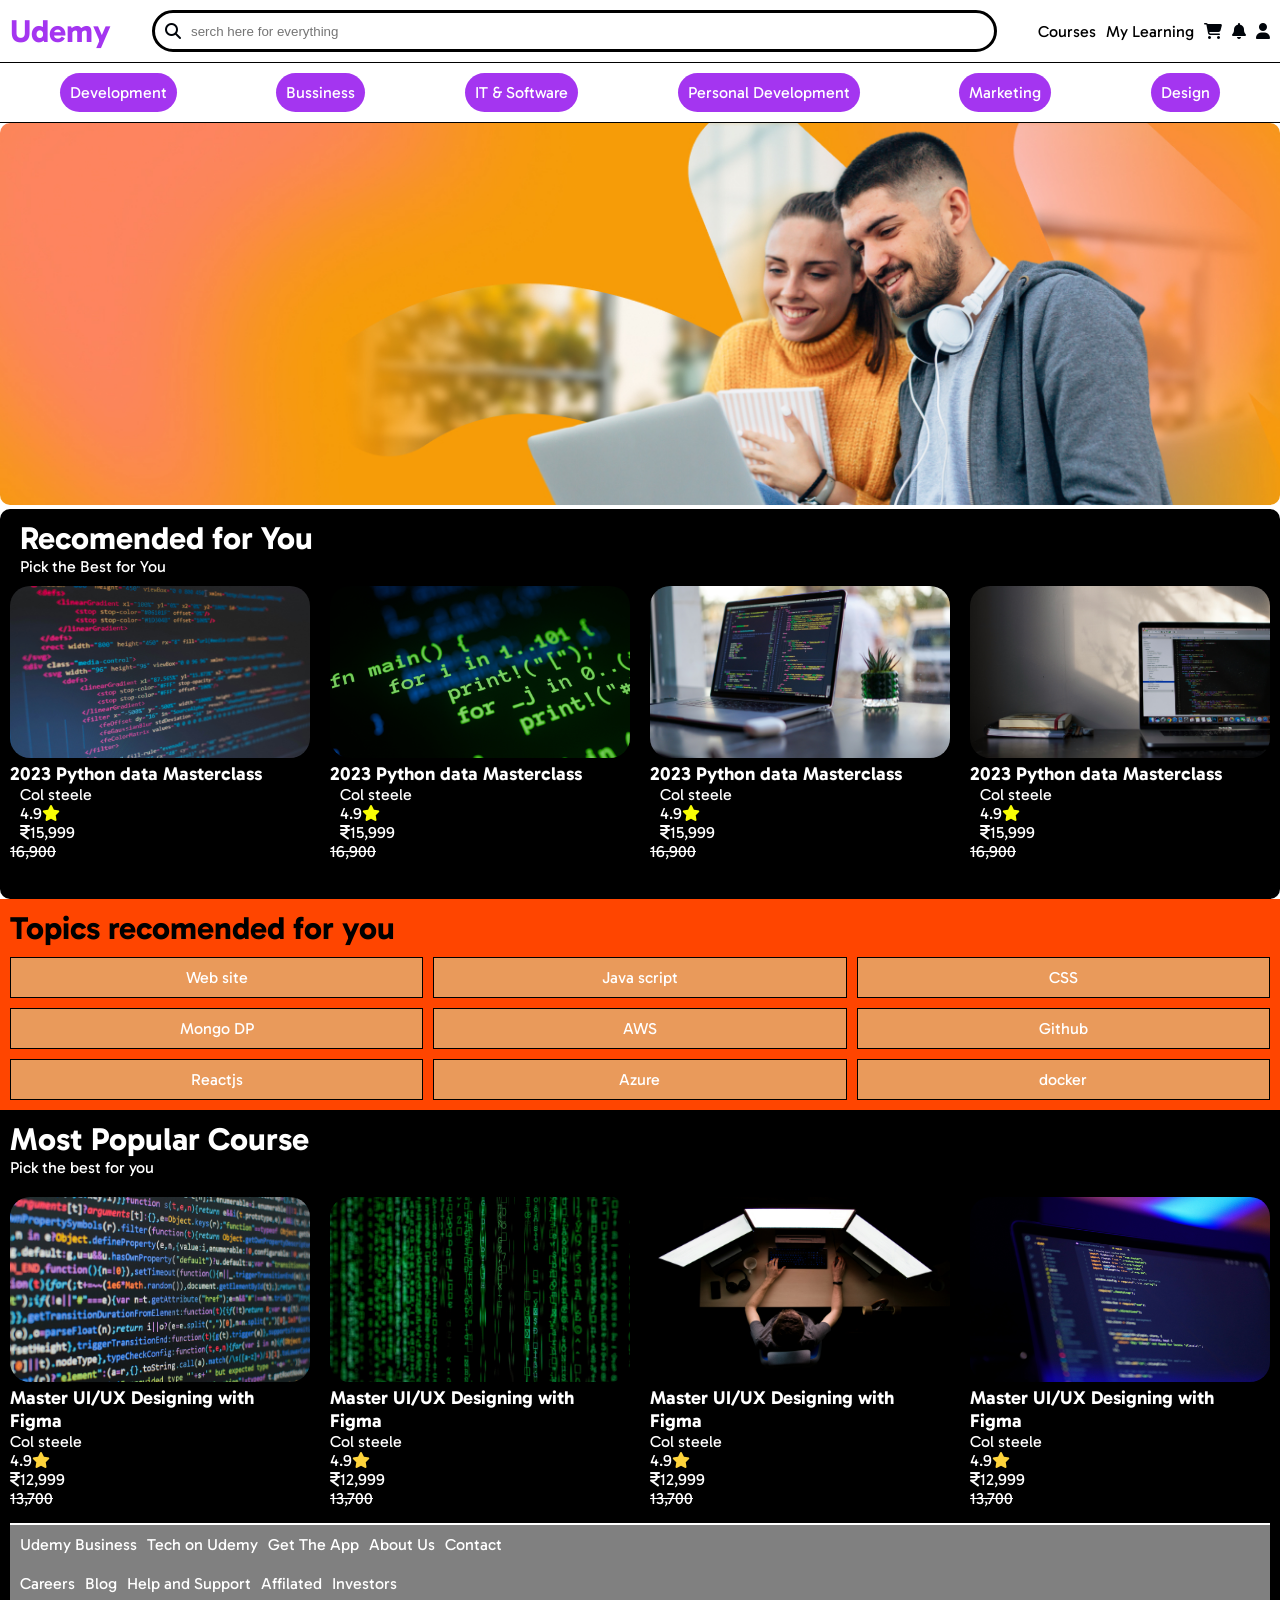
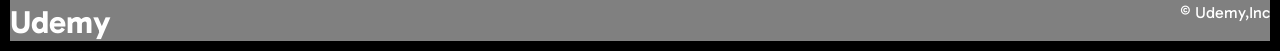
==== index.html @ c89bbc21 "updated all Files" ====
<!DOCTYPE html>
<html lang="en">
<head>
    <meta charset="UTF-8">
    <meta name="viewport" content="width=device-width, initial-scale=1.0">
    <title>Udemy</title>
    <link rel="stylesheet" href="style.css">
    <link rel="preconnect" href="https://fonts.googleapis.com">
<link rel="preconnect" href="https://fonts.gstatic.com" crossorigin>
<link href="https://fonts.googleapis.com/css2?family=Gabarito:wght@400..900&family=Young+Serif&display=swap" rel="stylesheet">
<link rel="stylesheet" href="https://cdnjs.cloudflare.com/ajax/libs/font-awesome/6.4.2/css/all.min.css" integrity="sha512-z3gLpd7yknf1YoNbCzqRKc4qyor8gaKU1qmn+CShxbuBusANI9QpRohGBreCFkKxLhei6S9CQXFEbbKuqLg0DA==" crossorigin="anonymous" referrerpolicy="no-referrer">
</head>
<body>
    <!--Nave bar-->
    <div class="navbar">
        <div class="navbar-s1">
       <h1 class="navbar-s1__title">Udemy</h1>
        </div>
        <div class="navbar-s2">
            <i class="fa-solid fa-magnifying-glass" style="color: rgb(0, 4, 10);"></i>
          <input type="text" placeholder="serch here for everything">
        </div>
        <div class="navbar-s3">
            <p>Courses</p>
            <p>My Learning</p>
     <i class="fa-solid fa-cart-shopping" style="color: rgb(0, 4, 10);"></i>  
      <i class="fa-solid fa-bell" style="color: rgb(0, 4, 10);"></i>
      <i class="fa-solid fa-user" style="color: rgb(0, 4, 10);"></i>    
    </div>
    </div>
    <!--catagaory-->
    <div class="cat">
        <p>Development</p>
        <p>Bussiness</p>
        <p>IT & Software</p>
        <P>Personal Development</P>
        <p>Marketing</p>
        <p>Design</p>
    </div>
    <!--img-->
    <div class="img">
        <img  src="./scale-image.jpg" alt="scale-image">
    </div>
    <!--recomended-->
    <div class="recommended">
        <h1 class="recommended__title">Recomended for You</h1>
        <p>Pick the Best for You</p>
        <div class="recommended__container">

       <div class="course-card">
        <img src="./c1.jpg">
        <h3>2023 Python data Masterclass</h3>
        <p>Col steele</p>
        <p>4.9<i class="fa-solid fa-star" style="color: rgb(249, 253, 5);"></i></p>
        <p><i class="fa-solid fa-indian-rupee-sign" style="color: rgb(252, 250, 250);"></i>15,999</p><del>16,900</del>
        </div>
        <div class="course-card">
        <img src="./c2.jpg">
        <h3>2023 Python data Masterclass</h3>
        <p>Col steele</p>
        <p>4.9<i class="fa-solid fa-star" style="color: rgb(249, 253, 5);"></i></p>
        <p><i class="fa-solid fa-indian-rupee-sign" style="color: rgb(252, 250, 250);"></i>15,999</p><del>16,900</del>
        </div>

        <div class="course-card">
        <img src="./c3.jpg">
        <h3>2023 Python data Masterclass</h3>
        <p>Col steele</p>
        <p>4.9<i class="fa-solid fa-star" style="color: rgb(249, 253, 5);"></i></p>
        <p><i class="fa-solid fa-indian-rupee-sign" style="color: rgb(252, 250, 250);"></i>15,999</p><del>16,900</del>
        </div>

        <div class="course-card">
        <img src="./c4.jpg">
        <h3>2023 Python data Masterclass</h3>
        <p>Col steele</p>
        <p>4.9<i class="fa-solid fa-star" style="color: rgb(249, 253, 5);"></i></p>
        <p><i class="fa-solid fa-indian-rupee-sign" style="color: rgb(252, 250, 250);"></i>15,999</p><del>16,900</del>
        </div>


    </div>
    </div>
    <!--TOPICS-->
    <div class="topic">
        <h1 class="topic__title">Topics recomended for you</h1>
        <div class="topic-container">
            <p>Web site</p>
            <p>Java script</p>
            <p>CSS</p>
            <p>Mongo DP</p>
            <p>AWS</p>
            <p>Github</p>
            <p>Reactjs</p>
            <p>Azure</p>
            <p>docker</p>
        </div>
    </div>
    <!--most populer-->
    <div class="popular">
        <h1 class="popular__title">Most Popular Course</h1>
        <p>Pick the best for you</p>
    <div class="popular-container">
        <div class="course-card">
        <img src="./c5.jpg">
        <h3>Master UI/UX Designing with Figma</h3>
        <p>Col steele</p>
        <p>4.9<i class="fa-solid fa-star" style="color: rgb(255, 212, 59);"></i></p>
        <p><i class="fa-solid fa-indian-rupee-sign" style="color: rgb(248, 248, 248);"></i>12,999</p><del>13,700</del>
        </div>
        <div class="course-card">
        <img src="./c6.jpg">
        <h3>Master UI/UX Designing with Figma</h3>
        <p>Col steele</p>
        <p>4.9<i class="fa-solid fa-star" style="color: rgb(255, 212, 59);"></i></p>
        <p><i class="fa-solid fa-indian-rupee-sign" style="color: rgb(248, 248, 248);"></i>12,999</p><del>13,700</del>
        </div>
        <div class="course-card">
        <img src="./c7.jpg">
        <h3>Master UI/UX Designing with Figma</h3>
        <p>Col steele</p>
        <p>4.9<i class="fa-solid fa-star" style="color: rgb(255, 212, 59);"></i></p>
        <p><i class="fa-solid fa-indian-rupee-sign" style="color: rgb(248, 248, 248);"></i>12,999</p><del>13,700</del>
        </div>
        <div class="course-card">
        <img src="./c8.jpg">
        <h3>Master UI/UX Designing with Figma</h3>
        <p>Col steele</p>
         <p>4.9<i class="fa-solid fa-star" style="color: rgb(255, 212, 59);"></i></p>
        <p><i class="fa-solid fa-indian-rupee-sign" style="color: rgb(248, 248, 248);"></i>12,999</p><del>13,700</del>
        </div>
    </div>
    <div class="footer">
        <div class="footer__one-s1">
            <p>Udemy Business</p>
            <p>Tech on Udemy</p>
            <p>Get The App</p>
            <p>About Us</p>
            <p>Contact</p>
         </div>

        <div class="footer__one-s2">
            <p>Careers</p>
            <P>Blog</P>
            <p>Help and Support</p>
            <p>Affilated</p>
            <p>Investors</p>
        </div>
        </div>
        <div class="footer__two">
            <h1>Udemy</h1>
            <p>&copy; Udemy,Inc</p>
        </div>
        
    </div>
</body>
</html>
---- style.css ----
*{
    padding: 0px;
    margin: 0px;
}
body{
   font-family:'gabarito',sans-serif;
}



.navbar{
    display: flex;
    justify-content: space-between;
    padding: 10px;
    border-bottom: solid black 1px;
    gap:10px;
    align-items: center;
    
}
.navbar-s1__title{
    color:#A435f0;
}
.navbar-s2{
    padding: 10px;
    width:65%;
    border:solid black;
    border-radius: 70px;
    display: flex;
    gap:10px;
    align-items: center;
}
.navbar-s2 input{
    border: none;
    width: 100%;
    align-items: center;
}
.navbar-s2 input:focus{
    border:none;
}
.navbar-s3{
      display: flex;
      gap: 10px; 
      align-items: center;
     
}
.cat{
    display: flex;
    padding: 10px;
    justify-content:space-around;
    border-bottom: solid black 1px;
    
}
.cat p{
    background-color: #A435f0;
    color:white;
    border-radius: 50px;
    padding: 10px;
   
}
.img img{
    width: 100%;
    border-radius: 10px;
}
.recommended h1{
    margin-left: 10px;
}
.recommended p{
    margin-left: 10px;
}
.recommended{
    padding: 10px;
    color:white;
    background-color: black;
    border-radius: 10px;
  
    
}
.recommended__container{
    display: flex;
    justify-content: space-between;
    flex-wrap: wrap ;
}
.course-card{
    width: 300px;
    color:white;
    background-color: black;
    
    
}
.course-card img{
    width: 100%;
    height: 55%;
    margin-top: 10px;
    border-radius: 20px;
}
.topic{
    padding: 10px;
    background-color: orangered;
      
}
.topic-container{
    display: flex;
    flex-wrap: wrap;
    gap: 10px;
    margin-top: 10px;
    color: black;
    background-color: orangered;

}
.topic-container p{
    padding:10px;
    flex-grow: 1;
    flex-basis: 25%;
    text-align: center;
    border: solid black 1px;
    color:white;
    background-color: #E99A5B;
}
.popular{
    padding: 10px;
    color:white;
    background-color: black;
}
.popular-container{
    display: flex;
    justify-content: space-between;
    flex-wrap: wrap;
    margin-top: 10px;
    background-color: black;
    border-bottom: solid white 2px;
}   
.footer{
    background-color: gray;
}
.footer__one-s1{
    padding: 10px;
    display: flex;
    background-color: grey;
    color: white;
    gap: 10px;
   
}
.footer__one-s2{
 padding: 10px;
    display: flex;
    background-color: gray;
    color: white;
    gap: 10px;
}
.footer__two{
    display: flex;    
    justify-content: space-between;
    background-color: gray;
    color: white;
}
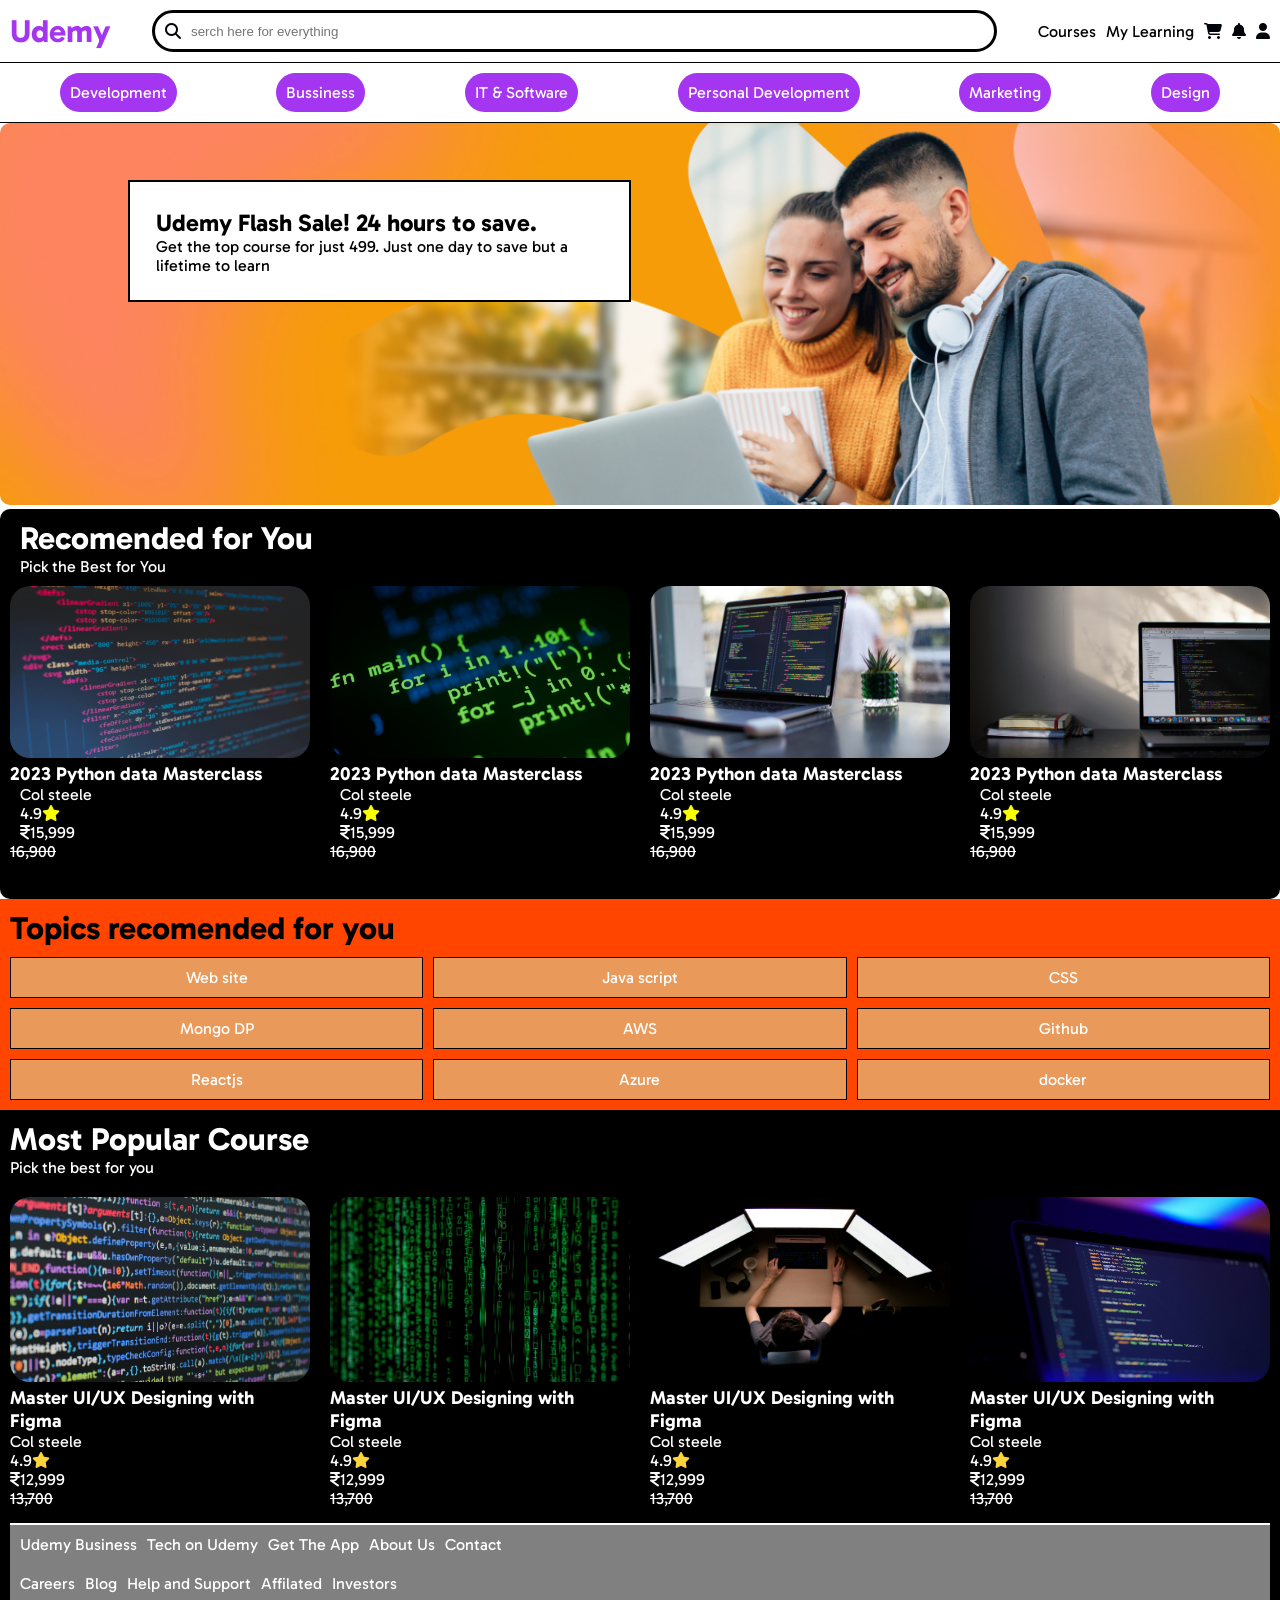
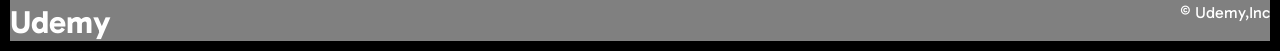
==== commit 5d522348: "updated using position" ====
--- a/index.html
+++ b/index.html
@@ -22,7 +22,13 @@
         </div>
         <div class="navbar-s3">
             <p>Courses</p>
-            <p>My Learning</p>
+            <!-- <p>My Learning</p> -->
+             <div class="mylearing">
+                <p>My Learning</p>
+                <div class="mylearning__popup">
+                    <p>You did not purchase anything yet</p>
+                </div>
+             </div>
      <i class="fa-solid fa-cart-shopping" style="color: rgb(0, 4, 10);"></i>  
       <i class="fa-solid fa-bell" style="color: rgb(0, 4, 10);"></i>
       <i class="fa-solid fa-user" style="color: rgb(0, 4, 10);"></i>    
@@ -39,7 +45,11 @@
     </div>
     <!--img-->
     <div class="img">
-        <img  src="./scale-image.jpg" alt="scale-image">
+        <img  src="img.jpg" alt="img.jpg">
+        <div class="sale-image__offer">
+            <h2>Udemy Flash Sale! 24 hours to save.</h2>
+            <p>Get the top course for just 499. Just one day to save but a lifetime to learn</p>
+        </div>
     </div>
     <!--recomended-->
     <div class="recommended">
--- a/style.css
+++ b/style.css
@@ -15,7 +15,10 @@
     border-bottom: solid black 1px;
     gap:10px;
     align-items: center;
-    
+    position:sticky;
+    top:0;
+    background-color: white;  
+    z-index: 1;
 }
 .navbar-s1__title{
     color:#A435f0;
@@ -33,6 +36,7 @@
     border: none;
     width: 100%;
     align-items: center;
+    background-color: transparent;
 }
 .navbar-s2 input:focus{
     border:none;
@@ -43,6 +47,27 @@
       align-items: center;
      
 }
+/* my learning popup*/
+.mylearing
+{
+    position:relative;
+    cursor: pointer;
+}
+
+ .mylearning__popup 
+ {
+    position:absolute;
+    background-color: white;
+    border:solid black 1px;
+    width:100px;
+    top:150%;
+    padding:20px;
+    right:0px;
+    display: none;
+ }
+ .mylearing:hover .mylearning__popup{
+    display: block;
+ }
 .cat{
     display: flex;
     padding: 10px;
@@ -57,9 +82,21 @@
     padding: 10px;
    
 }
+.sale-image{
+    position: relative;
+}
 .img img{
     width: 100%;
     border-radius: 10px;
+}
+.sale-image__offer{
+    width:35%;
+    border:solid black 2px ;
+    background-color: white;
+    padding: 2%;
+    position: absolute;
+    top:20%;
+    left:10%; 
 }
 .recommended h1{
     margin-left: 10px;
